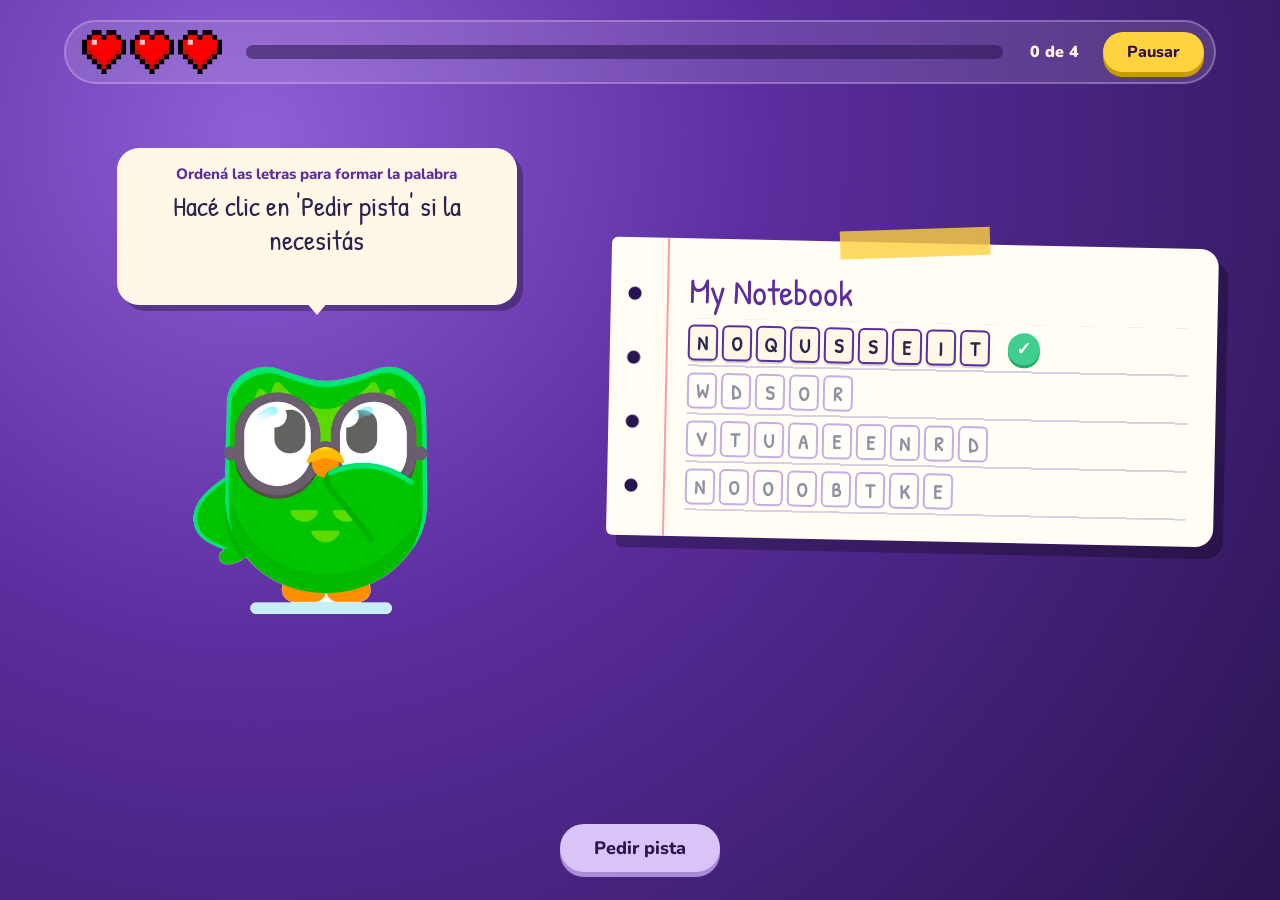
==== index.html @ 37ee0df6 "Rename TITULO.html to index.html" ====
<!DOCTYPE html>
<html lang="es">
<head>
  <meta charset="UTF-8">
  <meta name="viewport" content="width=device-width, initial-scale=1">
  <title>juegoenglish</title>
  <link href="https://fonts.googleapis.com/css2?family=Nunito:wght@600;800;900&family=Patrick+Hand&display=swap" rel="stylesheet">
  <link href="ESTILOS.css" rel="stylesheet" type="text/css">
</head>
<body>
<div class="juego">
 
  <!-- vidas, progreso y pausa -->
  <div class="barra">
    <div class="vidas" id="vidas">
      <div class="vida"><img src="img/VIDA.png" alt="Vida 1"></div>
      <div class="vida"><img src="img/VIDA.png" alt="Vida 2"></div>
      <div class="vida"><img src="img/VIDA.png" alt="Vida 3"></div>
    </div>
    <div class="progreso">
      <div class="progreso-pista"><div class="progreso-relleno" id="progreso"></div></div>
      <div class="contador" id="contador">0 de 4</div>
    </div>
    <button type="button" class="btn principal chico" id="btnPausa">Pausar</button>
  </div>
 
  <!-- búho, libreta y fichas -->
  <div class="escena">
 
    <!-- búho -->
    <div class="zona-buho" id="zonaBuho" data-estado="pensando">
      <div class="globo">
        <div class="globo-indicacion" id="indicacion">Ordená las letras arrastrando</div>
        <div class="globo-palabra" id="palabraActual"></div>
        <div class="globo-mensaje" id="mensaje" aria-live="polite"></div>
      </div>
      <div class="buho">
        <img class="img-pensando" src="img/anteojos-pensando.png"       alt="Búho pensando">
        <img class="img-pista"    src="img/investigar.png"             alt="Búho investigando">
        <img class="img-error"    src="img/enojado-error.png"          alt="Búho enojado">
        <img class="img-ganar"    src="img/duo-con-libro-ganar.png"    alt="Búho feliz con libros">
        <img class="img-perder"   src="img/duo-furioso-perder.png"     alt="Búho furioso">
      </div>
    </div>
 
    <!-- libreta -->
    <div class="zona-libreta">
      <div class="libreta">
        <div class="libreta-cinta"></div>
        <div class="libreta-titulo">My Notebook</div>
        <div class="lineas" id="lineas"></div>
      </div>
    </div>

    <!-- Contenedor donde JS genera las fichas arrastrabiles -->
    <div class="contenedor-fichas" id="fichasContenedor"></div>
 
  </div>
 
  <!-- pista / jugar de nuevo -->
  <div class="parte-inferior">
    <button type="button" class="btn pista" id="btnPista">Pedir pista</button>
    <button type="button" class="btn principal" id="btnJugarDeNuevo" hidden>Jugar de nuevo</button>
  </div>
 
</div>
 
<!-- menú de pausa -->
<div class="overlay" id="overlayPausa" role="dialog" aria-modal="true" aria-labelledby="tituloPausa" hidden>
  <div class="overlay-tarjeta">
    <h2 id="tituloPausa">Juego en pausa</h2>
    <div class="overlay-botones">
      <button type="button" class="btn principal" id="btnContinuar">Continuar</button>
      <button type="button" class="btn principal" id="btnModos">Modos</button>
      <button type="button" class="btn secundario" id="btnReiniciar">Reiniciar</button>
    </div>
  </div>
</div>

<!-- menú de Modos -->
<div class="overlay" id="overlayModos" role="dialog" aria-modal="true" aria-labelledby="tituloModos" hidden>
  <div class="overlay-tarjeta">
    <h2 id="tituloModos">Seleccionar Modo</h2>
    <div class="overlay-botones">
      <button type="button" class="btn principal btn-modo" data-modo="modo_1">Modo 1</button>
      <button type="button" class="btn principal btn-modo" data-modo="modo_2">Modo 2</button>
      <button type="button" class="btn principal btn-modo" data-modo="modo_3">Modo 3</button>
      <button type="button" class="btn principal btn-modo" data-modo="modo_4">Modo 4</button>
      <button type="button" class="btn secundario" id="btnVolverPausa">Volver</button>
    </div>
  </div>
</div>
 
<!-- overlay del premio con el código del modo -->
<div class="overlay" id="overlayPremio" role="dialog" aria-modal="true" aria-label="El código secreto" hidden>
  <div class="premio" id="premio">
    <div class="premio-contenido">
      <img class="premio-buho" src="img/para-cuando-de-el-numero.png" alt="Búho Premio">
      <div class="premio-texto">
        <div class="premio-frase">El código es...</div>
        <div class="premio-numero" id="texto_codigo_premio">---</div>
      </div>
    </div>
    <div class="premio-botones">
      <button type="button" class="btn principal chico" id="btnPremioJugar">Jugar de nuevo</button>
      <button type="button" class="btn secundario chico" id="btnPremioCerrar">Cerrar</button>
    </div>
  </div>
</div>
 
<script src="script.js"></script>
</body>
</html>
---- ESTILOS.css ----
@charset "utf-8";
/* CSS Document */

* {
  box-sizing: border-box;
  margin: 0;
  padding: 0;
}

:root {
  --violeta-oscuro: #2a1450;
  --violeta: #5b2d9e;
  --violeta-claro: #8f5fd6;
  --lila: #d9c4f7;
  --crema: #fff8e7;
  --papel: #fffdf4;
  --tinta: #2b2350;
  --amarillo: #ffd23f;
  --verde: #3ecf8e;
  --rojo: #ff5d6c;
}

html,
body {
  height: 100%;
}

body {
  font-family: "Nunito", sans-serif;
  color: var(--tinta);
  background: radial-gradient(circle at 20% 15%, var(--violeta-claro) 0%, var(--violeta) 40%, var(--violeta-oscuro) 100%);
  background-attachment: fixed;
  overflow-x: hidden;
}

button:focus-visible,
.ranura-destino:focus-visible,
.ficha-letra:focus-visible {
  outline: 3px solid var(--amarillo);
  outline-offset: 3px;
}

/* CONTENEDOR GENERAL */
.juego {
  min-height: 100vh;
  max-width: 1200px;
  margin: 0 auto;
  padding: 20px 24px 28px;
  display: flex;
  flex-direction: column;
  gap: 22px;
}

/* BARRA SUPERIOR: VIDAS + PROGRESO + PAUSA*/
.barra {
  display: grid;
  grid-template-columns: auto 1fr auto;
  align-items: center;
  gap: 24px;
  padding: 8px 10px 8px 16px;
  background: rgba(255, 255, 255, 0.12);
  border: 2px solid rgba(217, 196, 247, 0.35);
  border-radius: 999px;
}

.vidas {
  display: flex;
  gap: 4px;
}

.vida {
  width: 44px;
  height: 44px;
  transition: transform 0.25s;
}

.vida img {
  display: block;
  width: 100%;
  height: 100%;
  object-fit: contain;
}

.vida.perdida {
  transform: scale(0.88);
}

.vida.perdida img {
  mix-blend-mode: multiply;
}

.progreso {
  display: flex;
  align-items: center;
  gap: 14px;
}

.progreso-pista {
  flex: 1;
  height: 14px;
  background: rgba(42, 20, 80, 0.55);
  border-radius: 999px;
  overflow: hidden;
}

.progreso-relleno {
  width: 0;
  height: 100%;
  background: var(--amarillo);
  border-radius: inherit;
  transition: width 0.4s ease;
}

.contador {
  min-width: 62px;
  font-weight: 900;
  font-size: 16px;
  color: var(--crema);
  text-align: right;
}

/* BOTONES */
.btn {
  font-family: "Nunito", sans-serif;
  font-weight: 800;
  font-size: 18px;
  border: none;
  border-radius: 999px;
  padding: 12px 34px;
  cursor: pointer;
  transition: transform 0.1s, box-shadow 0.1s;
}

.btn:hover {
  transform: translateY(-2px);
}

.btn.principal {
  color: var(--violeta-oscuro);
  background: var(--amarillo);
  box-shadow: 0 5px 0 #c79a00;
}

.btn.principal:active {
  transform: translateY(4px);
  box-shadow: 0 1px 0 #c79a00;
}

.btn.secundario,
.btn.pista {
  color: var(--violeta-oscuro);
  background: var(--lila);
  box-shadow: 0 5px 0 #a98ad8;
}

.btn.secundario:active,
.btn.pista:active {
  transform: translateY(4px);
  box-shadow: 0 1px 0 #a98ad8;
}

.btn.chico {
  font-size: 16px;
  padding: 9px 24px;
}

/* ESCENA: BUHO + LIBRETA + FICHAS */
.escena {
  flex: 1;
  display: grid;
  grid-template-columns: minmax(0, 5fr) minmax(0, 6fr);
  align-items: center;
  gap: 40px;
}

/* BUHO */
.zona-buho {
  display: flex;
  flex-direction: column;
  align-items: center;
  gap: 10px;
}

.globo {
  position: relative;
  width: 100%;
  max-width: 400px;
  padding: 16px 22px 18px;
  text-align: center;
  background: var(--crema);
  border-radius: 22px;
  box-shadow: 6px 6px 0 rgba(0, 0, 0, 0.28);
}

.globo::after {
  content: "";
  position: absolute;
  bottom: -22px;
  left: 50%;
  transform: translateX(-50%);
  border: 12px solid transparent;
  border-top: 14px solid var(--crema);
}

.globo-indicacion {
  font-weight: 800;
  font-size: 15px;
  color: var(--violeta);
}

.globo-palabra {
  font-family: "Patrick Hand", cursive;
  font-size: 28px;
  line-height: 1.2;
  color: var(--tinta);
  margin: 6px 0;
}

.globo-mensaje {
  min-height: 24px;
  font-weight: 800;
  font-size: 16px;
  color: var(--violeta);
}

.globo-mensaje.ok {
  color: #1c9b66;
}

.globo-mensaje.error {
  color: #e0394a;
}

.buho {
  margin-top: 16px;
  width: 100%;
  max-width: 300px;
  animation: flotar 3s ease-in-out infinite;
}

.buho img {
  display: none;
  width: 100%;
  height: auto;
}

.zona-buho[data-estado="pensando"] .img-pensando,
.zona-buho[data-estado="pista"] .img-pista,
.zona-buho[data-estado="error"] .img-error,
.zona-buho[data-estado="ganar"] .img-ganar,
.zona-buho[data-estado="perder"] .img-perder {
  display: block;
}

.zona-buho[data-estado="error"] .buho {
  animation: temblar 0.4s;
}

.zona-buho[data-estado="ganar"] .buho {
  animation: saltar 0.7s ease-in-out infinite;
}

.zona-buho[data-estado="perder"] .buho {
  animation: none;
}

/* LIBRETA */
.zona-libreta {
  display: flex;
  flex-direction: column;
  align-items: center;
  gap: 20px;
}

.libreta {
  position: relative;
  width: 100%;
  max-width: 700px;
  padding: 34px 28px 26px 78px;
  background: var(--papel);
  border-radius: 6px 18px 18px 6px;
  box-shadow: 10px 12px 0 rgba(0, 0, 0, 0.28);
  transform: rotate(1.2deg);
}

/* Margen rojo */
.libreta::before {
  content: "";
  position: absolute;
  top: 0;
  bottom: 0;
  left: 56px;
  width: 2px;
  background: var(--rojo);
  opacity: 0.6;
}

/* Agujeros de la hoja */
.libreta::after {
  content: "";
  position: absolute;
  top: 24px;
  bottom: 24px;
  left: 16px;
  width: 16px;
  background: radial-gradient(circle at center, var(--violeta-oscuro) 0 6px, transparent 7px) 0 0 / 16px 64px repeat-y;
}

.libreta-cinta {
  position: absolute;
  top: -14px;
  left: 50%;
  width: 150px;
  height: 28px;
  background: rgba(255, 210, 63, 0.8);
  transform: translateX(-50%) rotate(-3deg);
}

.libreta-titulo {
  font-family: "Patrick Hand", cursive;
  font-size: 36px;
  line-height: 1;
  color: var(--violeta);
  margin-bottom: 10px;
}

.lineas {
  background-image: repeating-linear-gradient(to bottom, transparent 0, transparent 46px, rgba(91, 45, 158, 0.22) 46px, rgba(91, 45, 158, 0.22) 48px);
}

.linea {
  display: flex;
  align-items: center;
  height: 48px;
  opacity: 0.5;
  transition: opacity 0.2s;
  gap: 8px;
}

.linea.activa,
.linea.correcta {
  opacity: 1;
}

/* ESTILOS DE LA RANURA DESTINO (Reemplaza a .letra) */
.ranura-destino {
  width: 38px;
  height: 38px;
  display: flex;
  align-items: center;
  justify-content: center;
  font-family: "Patrick Hand", cursive;
  font-size: 28px;
  font-weight: bold;
  color: var(--tinta);
  background: rgba(143, 95, 214, 0.12);
  border: 2px dashed var(--violeta-claro);
  border-radius: 8px;
  transition: all 0.2s;
}

.linea.activa .ranura-destino {
  background: #fff;
  border-style: solid;
  border-color: var(--violeta);
  box-shadow: 0 0 0 4px rgba(255, 210, 63, 0.45);
  transform: scale(1.06);
}

.ranura-destino.sobre-ranura {
  background: var(--lila);
  transform: scale(1.15);
  border-color: var(--amarillo);
}

.linea.correcta .ranura-destino {
  border-style: solid;
  border-color: var(--verde);
  background: #d4f8e8;
  color: #14724b;
}

.linea.incorrecta .ranura-destino {
  border-color: var(--rojo);
  background: #ffe0e3;
  animation: temblar 0.35s;
}

.palabra {
  font-family: "Patrick Hand", cursive;
  font-size: 30px;
  color: var(--tinta);
  letter-spacing: 1px;
}

/*
.contenedor-fichas {
  grid-column: 1 / -1;
  display: flex;
  justify-content: center;
  align-items: center;
  flex-wrap: wrap;
  gap: 12px;
  padding: 14px;
  background: rgba(255, 255, 255, 0.15);
  border-radius: 16px;
  border: 2px dashed rgba(255, 255, 255, 0.3);
  min-height: 70px;
}*/

.ficha-letra {
  width: 30px;
  height: 30px;
  display: flex;
  align-items: center;
  justify-content: center;
  background: var(--amarillo);
  color: var(--violeta-oscuro);
  font-family: "Patrick Hand", cursive;
  font-size: 32px;
  font-weight: bold;
  border-radius: 10px;
  box-shadow: 0 4px 0 #c79a00;
  cursor: grab;
  user-select: none;
  transition: transform 0.15s, box-shadow 0.15s;
}

.ficha-letra:hover {
  transform: translateY(-3px);
  box-shadow: 0 7px 0 #c79a00;
}

.ficha-letra:active {
  cursor: grabbing;
  transform: translateY(2px);
  box-shadow: 0 2px 0 #c79a00;
}

/*  CODIGO*/
.premio {
  width: 100%;
  max-width: 540px;
  padding: 24px 26px 22px;
  background: var(--crema);
  border-radius: 24px;
  box-shadow: 8px 10px 0 rgba(0, 0, 0, 0.3);
  transform: rotate(-1deg);
  animation: surgir 0.5s cubic-bezier(0.2, 1.4, 0.4, 1);
}

.premio-contenido {
  display: flex;
  align-items: center;
  gap: 22px;
}

.premio-buho {
  flex: none;
  width: 160px;
  height: auto;
}

.premio-texto {
  flex: 1;
  min-width: 0;
  text-align: center;
}

.premio-frase {
  font-weight: 800;
  font-size: 20px;
  color: var(--violeta);
}

.premio-numero {
  visibility: hidden;
  font-family: "Patrick Hand", cursive;
  font-size: 80px;
  line-height: 1;
  color: var(--violeta);
  text-shadow: 4px 4px 0 var(--lila);
}

.premio.revelado .premio-numero {
  visibility: visible;
  animation: aparecerNumero 0.55s cubic-bezier(0.2, 1.6, 0.4, 1);
}

.premio-botones {
  display: flex;
  justify-content: center;
  gap: 14px;
  margin-top: 14px;
}

/* PARTE INFERIOR */
.parte-inferior {
  display: flex;
  justify-content: center;
  gap: 14px;
}

.parte-inferior [hidden] {
  display: none;
}

/*MODALS*/
.overlay {
  position: fixed;
  inset: 0;
  z-index: 10;
  display: grid;
  place-items: center;
  padding: 24px;
  background: rgba(42, 20, 80, 0.72);
  backdrop-filter: blur(4px);
}

.overlay[hidden] {
  display: none !important;
}

.overlay-tarjeta {
  width: 100%;
  max-width: 360px;
  min-height: 300px;
  height: auto;
  padding: 26px 26px 24px;
  text-align: center;
  background: var(--crema);
  border-radius: 24px;
  box-shadow: 8px 10px 0 rgba(0, 0, 0, 0.3);
}

.overlay-tarjeta h2 {
  font-family: "Patrick Hand", cursive;
  font-weight: 400;
  font-size: 42px;
  line-height: 1;
  color: var(--violeta);
  margin-bottom: 20px;
}
/*
.overlay-tarjeta p {
  margin: 8px 0 20px;
  font-weight: 600;
  font-size: 16px;
}*/

.overlay-botones {
  display: flex;
  flex-direction: column;
  gap: 14px;
}

/* ANIMACIONES */
@keyframes temblar {
  0%, 100% { transform: translateX(0); }
  25% { transform: translateX(-6px); }
  75% { transform: translateX(6px); }
}

@keyframes saltar {
  0%, 100% { transform: translateY(0); }
  50% { transform: translateY(-22px); }
}

@keyframes surgir {
  from { opacity: 0; transform: rotate(-1deg) scale(0.5); }
  to { opacity: 1; transform: rotate(-1deg) scale(1); }
}

@keyframes aparecerNumero {
  from { opacity: 0; transform: scale(0.3); }
  to { opacity: 1; transform: scale(1); }
}

@keyframes flotar {
  0%, 100% { transform: translateY(0); }
  50% { transform: translateY(-10px); }
}

@media (prefers-reduced-motion: reduce) {
  *,
  *::before,
  *::after {
    animation: none !important;
    transition: none !important;
  }
}

/*RESPONSIVE */
@media (max-width: 820px) {
  .escena {
    grid-template-columns: minmax(0, 1fr);
    gap: 32px;
  }

  .buho {
    max-width: 200px;
  }

  .globo-palabra {
    font-size: 24px;
  }

  .libreta {
    max-width: 440px;
  }
}

@media (max-width: 520px) {
  .juego {
    padding: 14px 14px 24px;
  }

  .barra {
    gap: 12px;
    padding-left: 10px;
  }

  .vida {
    width: 34px;
    height: 34px;
  }

  .contador {
    min-width: 0;
    font-size: 14px;
  }

  .btn.chico {
    padding: 8px 16px;
  }

  .premio {
    padding: 18px 16px 16px;
  }

  .premio-contenido {
    gap: 12px;
  }

  .premio-buho {
    width: 110px;
  }

  .premio-frase {
    font-size: 17px;
  }

  .premio-numero {
    font-size: 60px;
  }
}


/* Estilos para las fichas reordenables dentro de la libreta */
.palabra-desordenada {
  display: flex;
  gap: 4px;
  align-items: center;
}

.ficha-letra-linea {
  width: 30px;
  height: 36px;
  display: flex;
  align-items: center;
  justify-content: center;
  font-family: "Patrick Hand", cursive;
  font-size: 20px;
  font-weight: bold;
  color: var(--tinta);
  background: #fff;
  border: 2px solid var(--violeta-claro);
  border-radius: 6px;
  cursor: grab;
  user-select: none;
  transition: transform 0.15s, background-color 0.15s;
}

.linea.activa .ficha-letra-linea {
  border-color: var(--violeta);
  background: var(--crema);
  box-shadow: 0 2px 0 rgba(0, 0, 0, 0.15);
}

.ficha-letra-linea:active {
  cursor: grabbing;
  transform: scale(1.1);
}

/* Botón de Comprobar ✓ al lado de la línea activa */
.btn-comprobar {
  margin-left: 10px;
  width: 32px;
  height: 32px;
  border-radius: 50%;
  border: none;
  background: var(--verde);
  color: #fff;
  font-weight: 900;
  font-size: 18px;
  cursor: pointer;
  box-shadow: 0 3px 0 #28a76d;
  transition: transform 0.1s, box-shadow 0.1s;
}

.btn-comprobar:hover {
  transform: scale(1.1);
}

.btn-comprobar:active {
  transform: translateY(2px);
  box-shadow: 0 1px 0 #28a76d;
}

.zona-derecha, 
.contenedor-libreta,
.juego-main > div { 
  width: 100%;
  max-width: 720px; /* Asegurar que el contenedor padre no la restrinja */
}
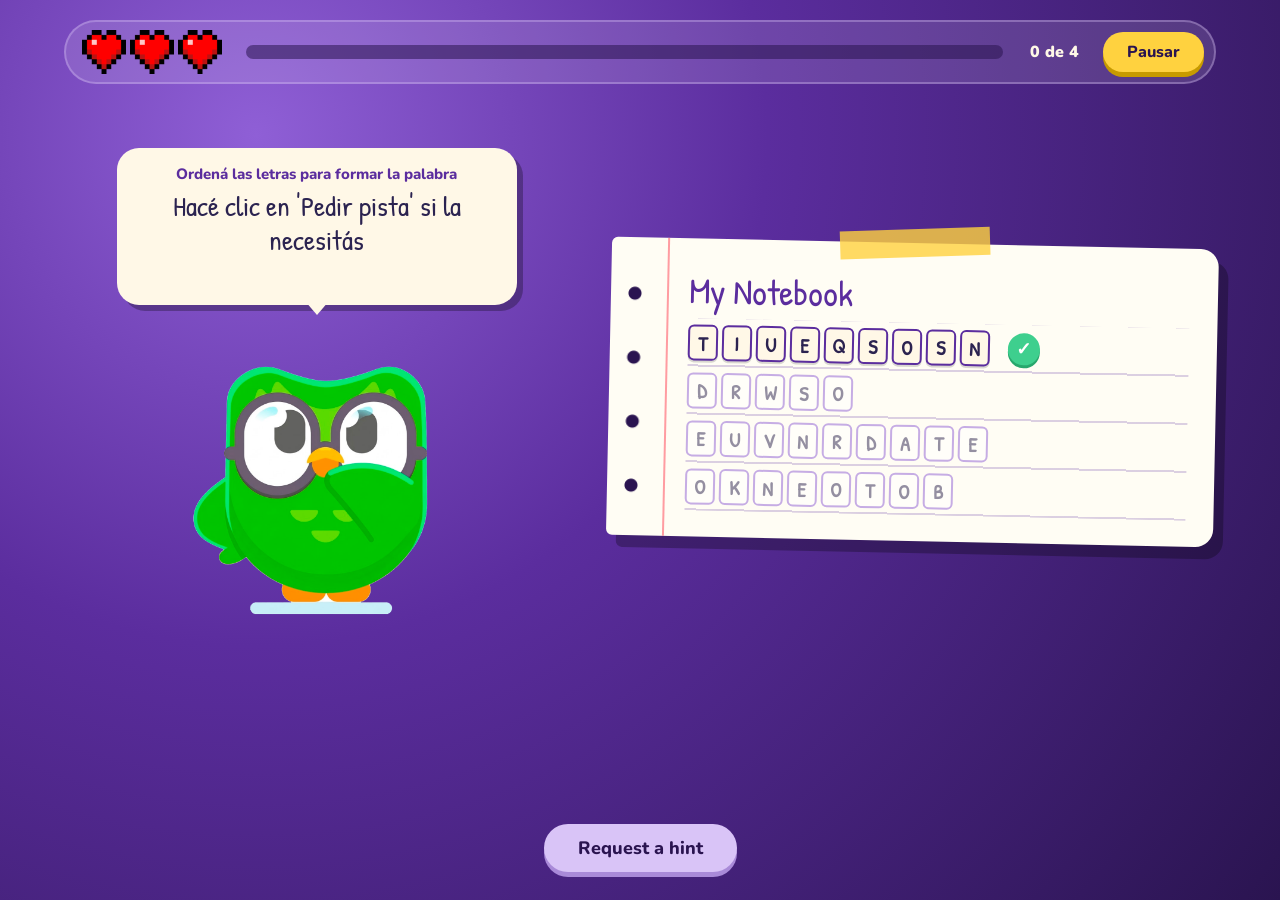
==== commit 66440ce1: "Fix HTML encoding issues in index.htmlcorrec" ====
--- a/index.html
+++ b/index.html
@@ -59,8 +59,8 @@
  
   <!-- pista / jugar de nuevo -->
   <div class="parte-inferior">
-    <button type="button" class="btn pista" id="btnPista">Pedir pista</button>
-    <button type="button" class="btn principal" id="btnJugarDeNuevo" hidden>Jugar de nuevo</button>
+    <button type="button" class="btn pista" id="btnPista">Request a hint</button>
+    <button type="button" class="btn principal" id="btnJugarDeNuevo" hidden>Play again</button>
   </div>
  
 </div>
@@ -68,11 +68,11 @@
 <!-- menú de pausa -->
 <div class="overlay" id="overlayPausa" role="dialog" aria-modal="true" aria-labelledby="tituloPausa" hidden>
   <div class="overlay-tarjeta">
-    <h2 id="tituloPausa">Juego en pausa</h2>
+    <h2 id="tituloPausa">Game paused</h2>
     <div class="overlay-botones">
-      <button type="button" class="btn principal" id="btnContinuar">Continuar</button>
-      <button type="button" class="btn principal" id="btnModos">Modos</button>
-      <button type="button" class="btn secundario" id="btnReiniciar">Reiniciar</button>
+      <button type="button" class="btn principal" id="btnContinuar">Continue</button>
+      <button type="button" class="btn principal" id="btnModos">Modes</button>
+      <button type="button" class="btn secundario" id="btnReiniciar">Restart</button>
     </div>
   </div>
 </div>
@@ -80,13 +80,13 @@
 <!-- menú de Modos -->
 <div class="overlay" id="overlayModos" role="dialog" aria-modal="true" aria-labelledby="tituloModos" hidden>
   <div class="overlay-tarjeta">
-    <h2 id="tituloModos">Seleccionar Modo</h2>
+    <h2 id="tituloModos">Select mode</h2>
     <div class="overlay-botones">
-      <button type="button" class="btn principal btn-modo" data-modo="modo_1">Modo 1</button>
-      <button type="button" class="btn principal btn-modo" data-modo="modo_2">Modo 2</button>
-      <button type="button" class="btn principal btn-modo" data-modo="modo_3">Modo 3</button>
-      <button type="button" class="btn principal btn-modo" data-modo="modo_4">Modo 4</button>
-      <button type="button" class="btn secundario" id="btnVolverPausa">Volver</button>
+      <button type="button" class="btn principal btn-modo" data-modo="modo_1">Mode 1</button>
+      <button type="button" class="btn principal btn-modo" data-modo="modo_2">Mode 2</button>
+      <button type="button" class="btn principal btn-modo" data-modo="modo_3">Mode 3</button>
+      <button type="button" class="btn principal btn-modo" data-modo="modo_4">Mode 4</button>
+      <button type="button" class="btn secundario" id="btnVolverPausa">Go back</button>
     </div>
   </div>
 </div>
@@ -97,13 +97,13 @@
     <div class="premio-contenido">
       <img class="premio-buho" src="img/para-cuando-de-el-numero.png" alt="Búho Premio">
       <div class="premio-texto">
-        <div class="premio-frase">El código es...</div>
+        <div class="premio-frase">The code is...</div>
         <div class="premio-numero" id="texto_codigo_premio">---</div>
       </div>
     </div>
     <div class="premio-botones">
-      <button type="button" class="btn principal chico" id="btnPremioJugar">Jugar de nuevo</button>
-      <button type="button" class="btn secundario chico" id="btnPremioCerrar">Cerrar</button>
+      <button type="button" class="btn principal chico" id="btnPremioJugar">Play again</button>
+      <button type="button" class="btn secundario chico" id="btnPremioCerrar">Close</button>
     </div>
   </div>
 </div>
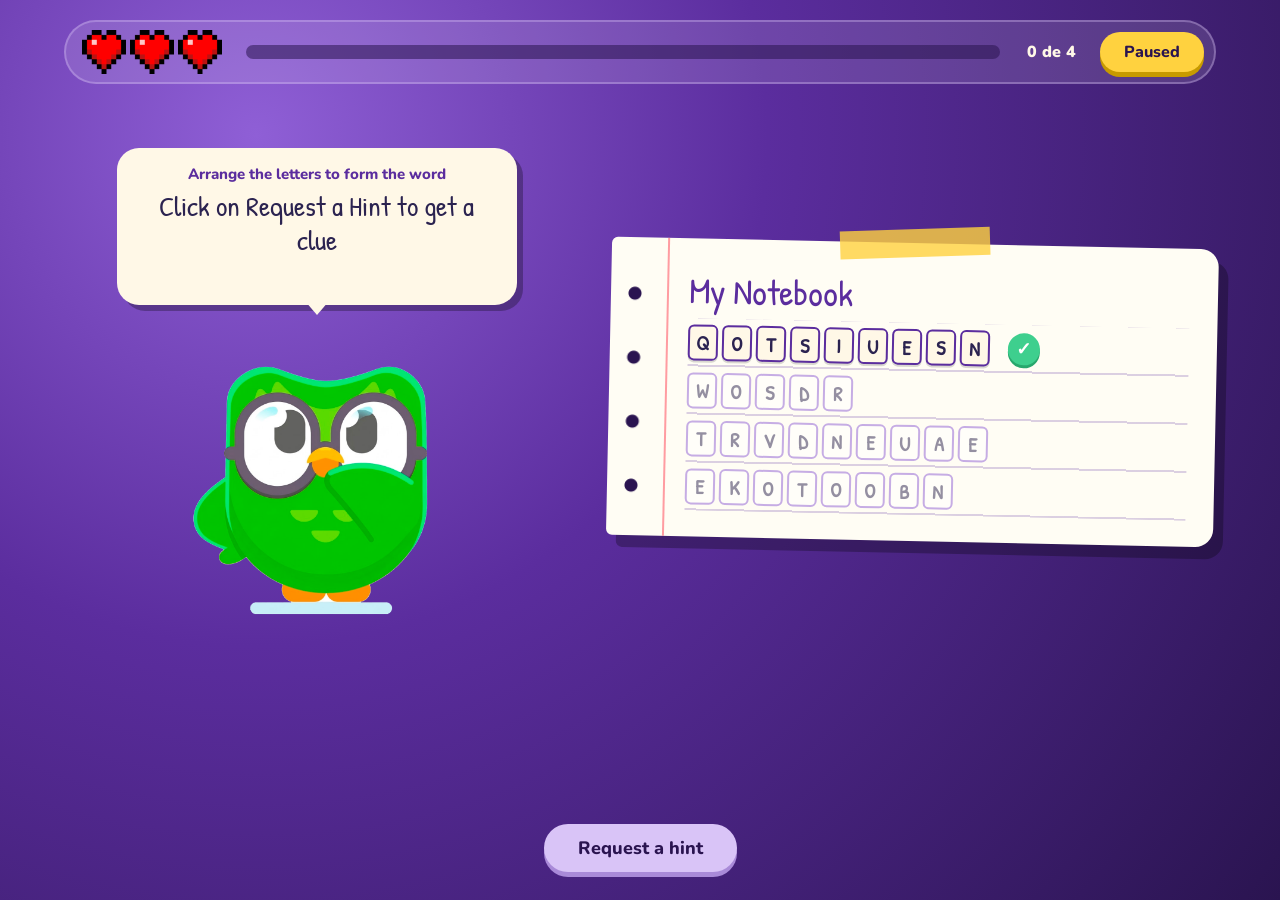
==== commit 74ec13bd: "Fix HTML formatting and update text content" ====
--- a/index.html
+++ b/index.html
@@ -19,9 +19,9 @@
     </div>
     <div class="progreso">
       <div class="progreso-pista"><div class="progreso-relleno" id="progreso"></div></div>
-      <div class="contador" id="contador">0 de 4</div>
+      <div class="contador" id="contador">0 out of 4</div>
     </div>
-    <button type="button" class="btn principal chico" id="btnPausa">Pausar</button>
+    <button type="button" class="btn principal chico" id="btnPausa">Paused</button>
   </div>
  
   <!-- búho, libreta y fichas -->
@@ -30,7 +30,7 @@
     <!-- búho -->
     <div class="zona-buho" id="zonaBuho" data-estado="pensando">
       <div class="globo">
-        <div class="globo-indicacion" id="indicacion">Ordená las letras arrastrando</div>
+        <div class="globo-indicacion" id="indicacion">Arrange the letters to form the word</div>
         <div class="globo-palabra" id="palabraActual"></div>
         <div class="globo-mensaje" id="mensaje" aria-live="polite"></div>
       </div>
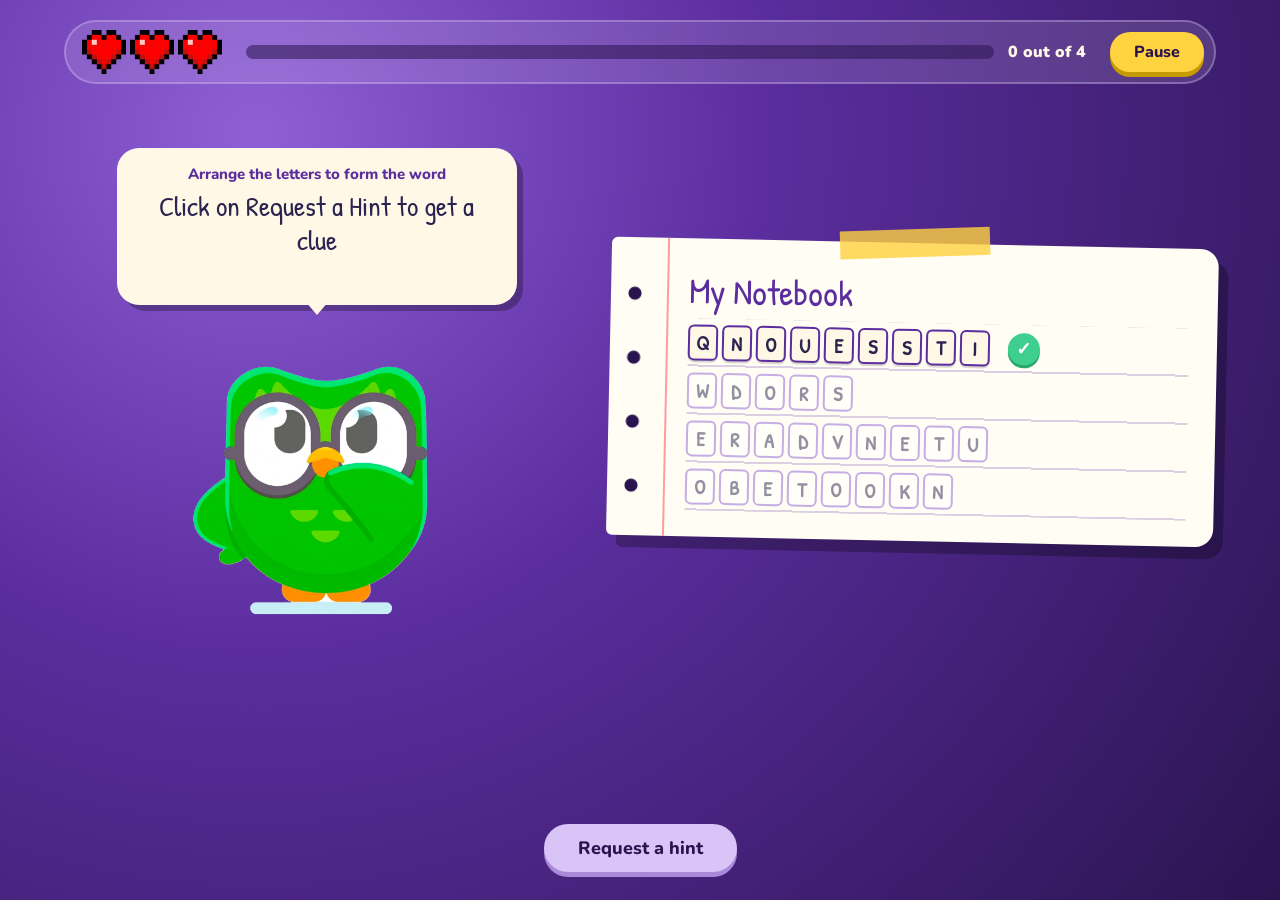
==== commit 9f38f203: "Fix HTML formatting and update button textA" ====
--- a/index.html
+++ b/index.html
@@ -21,7 +21,7 @@
       <div class="progreso-pista"><div class="progreso-relleno" id="progreso"></div></div>
       <div class="contador" id="contador">0 out of 4</div>
     </div>
-    <button type="button" class="btn principal chico" id="btnPausa">Paused</button>
+    <button type="button" class="btn principal chico" id="btnPausa">Pause</button>
   </div>
  
   <!-- búho, libreta y fichas -->
